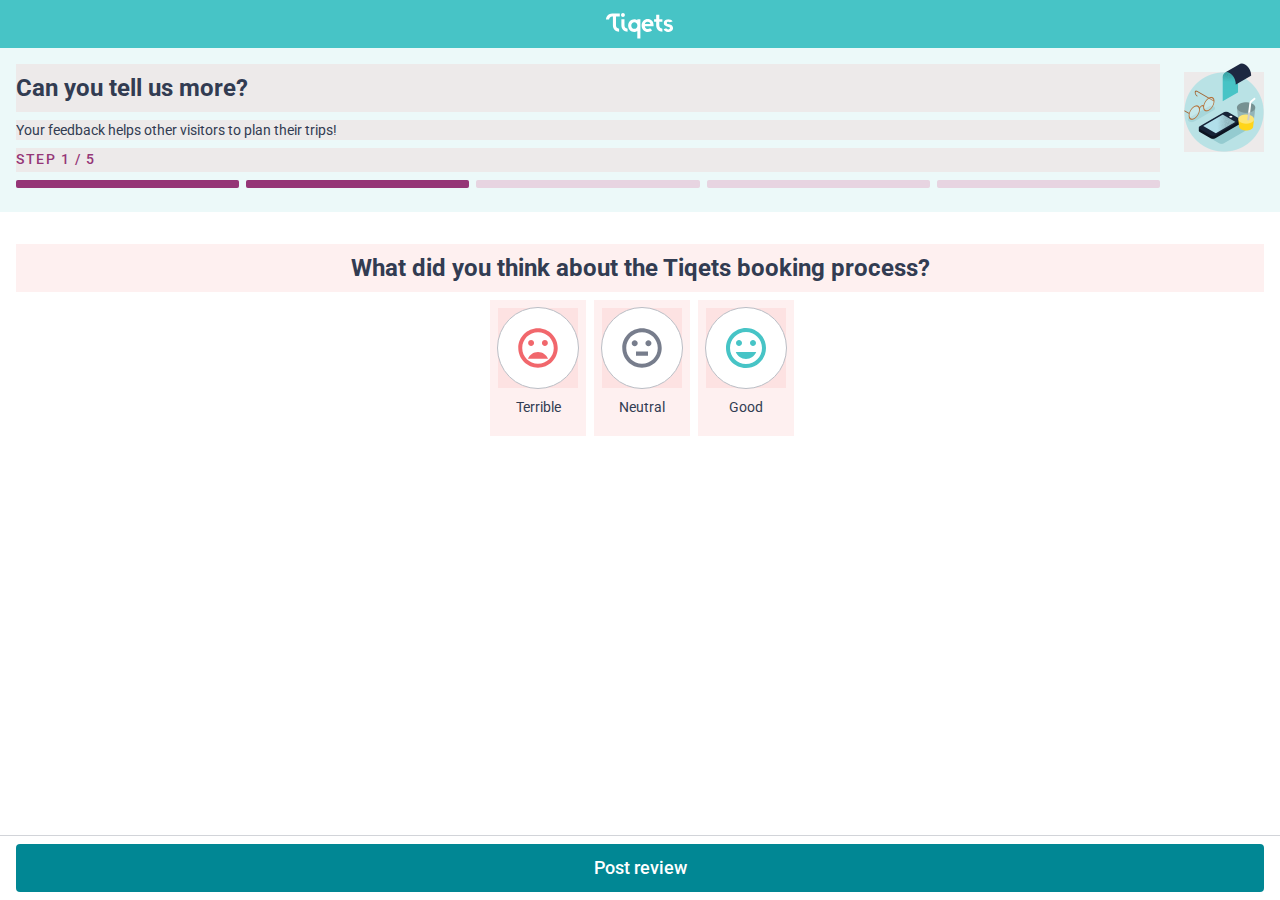
==== question.html @ 23d7a5a5 "Add files via upload" ====
<!DOCTYPE html>
<html lang="en">
<head>
	<meta charset="UTF-8">
	<!-- <meta name="viewport" content="width=1036"> -->
	<!-- <meta name="viewport" content="width=device-width, height=device-height, initial-scale=1.0, user-scalable=yes"> -->
	<meta name="viewport" content="width=device-width">
	<title>Review</title>
	<link rel="stylesheet" href="css/jquery.steps.css">
	<link rel="stylesheet" href="css/swiper.css">
	<link rel="stylesheet" href="css/bootstrap.css">
	<link rel="stylesheet" href="css/style.css">
	<link href="https://fonts.googleapis.com/css?family=Roboto:400,500,700&amp;subset=cyrillic" rel="stylesheet">
	<script src="javascript/jquery-3.1.0.min.js"></script>

</head>
<body>

<header>
	<img class="logo" src="images/logo.svg" alt="Tiqets">
</header>

<div class="intro intro-question">

	<div class="icon-image icon-right-top bg">
		<img src="images/illustration/003.png" />
	</div>



	<h1 class="bg">
		Can you tell us more?
	</h1>
	<div class="intro-question-description bg">
		Your feedback helps other visitors to plan their trips!
	</div>
	<div class="question-stepper">
		<div class="question-stepper-title bg">
			Step 1 / 5
		</div>
		<div class="question-stepper-steps">
				<div class="step-1 step-on"><div></div></div>
				<div class="step-2 step-on"><div></div></div>
				<div class="step-3"><div></div></div>
				<div class="step-4"><div></div></div>
				<div class="step-5"><div></div></div>
		</div>
	</div>


</div>


<div class="content content-question">
	<h1 class="bg">
		What did you think about the Tiqets booking process?
	</h1>

	<div class="question-answer">
		<div class="question-answer-item bg">
				<div class="icon-wrap bg">
					<div class="icon_bg"></div>
					<div class="icon icon-bad red"></div>		
				</div>
				<div class="title">Terrible</div>	
			</div>
		<div class="question-answer-item bg">
				<div class="icon-wrap bg">
					<div class="icon_bg"></div>
					<div class="icon icon-neutral grey"></div>		
				</div>
				<div class="title">Neutral</div>	
		</div>
		<div class="question-answer-item bg">
				<div class="icon-wrap bg">
					<div class="icon_bg"></div>
					<div class="icon icon-good green"></div>		
				</div>
				<div class="title">Good</div>	
		</div>

	</div>
	


	
	
</div>






<div class="bottom-sticky">
	<a href="#" class="button button-green">Post review</a>
</div>

<script>
	$('.quick-answer-slider-item').on('click', function() {
		$(this).toggleClass('checked');
	})
		
	$('.rating-star').on('click', function() {
		$('.rating-star').removeClass('star-on').removeClass('hover');
		$('.rating-stars-title').removeClass('hover');
		$('.rating-stars-title').text($(this).attr('data-title'));
		$(this).parent().attr('data-title', $(this).attr('data-title'));
		$(this).parent().attr('data-checked', $(this).index());
		for (var i = 0; i <= $(this).index(); i++) {
		   $('.rating-star').eq(i).addClass('star-on');
		}
	})	

	$('.rating-star').mouseover(function() {
		$('.rating-star').removeClass('star-on').addClass('hover');
		$('.rating-stars-title').addClass('hover');
		$('.rating-stars-title').text($(this).attr('data-title'));
		for (var i = 0; i <= $(this).index(); i++) {
		   $('.rating-star').eq(i).addClass('star-on');
		}
	})	
	
	$('.rating-star').mouseout(function() {
		$('.rating-star').removeClass('star-on').removeClass('hover');
		$('.rating-stars-title').removeClass('hover');
		$('.rating-stars-title').text($(this).parent().attr('data-title'));
		for (var i = 0; i <= $(this).parent().attr('data-checked'); i++) {
		   $('.rating-star').eq(i).addClass('star-on');
		}
	})	
	
	
	
	$('#review_textarea').keyup(function(){
		var text = '';
		var icon = '';
		var color = '';
		var progressBar = document.querySelector('.progress-bar');

		
		if ($(this).val().length == 0) {
			icon = '<div class="ic_error"></div>';
			text = "Recommended minimum 100 characters";
			$(this).parent().children('.textarea-progress').children('.textarea-progress-indicator').html(icon);
			$(this).parent().children('.textarea-progress').children('.textarea-progress-message').text(text);
		} else if ($(this).val().length < 100) {
			icon = '<div class="progress-bar"><svg viewPort="0 0 100 100"><circle class="progress-bar-element shadow"></circle><circle class="progress-bar-element progress"></circle></svg></div>';
			text = $(this).val().length + ' / 100 minimun';
			$(this).parent().children('.textarea-progress').children('.textarea-progress-indicator').html(icon);
			$(this).parent().children('.textarea-progress').children('.textarea-progress-message').text(text);
			progressBar = document.querySelector('.progress-bar');
			progressBar.style.setProperty('--percent', $(this).val().length);
		} else {
			icon = '<div class="ic_check_circle"></div>';
			text = "Good review! Enough...";
			$(this).parent().children('.textarea-progress').children('.textarea-progress-indicator').html(icon);
			$(this).parent().children('.textarea-progress').children('.textarea-progress-message').text(text);
		}
		
	})
	
	




	function hasTouch() {
	    return 'ontouchstart' in document.documentElement
	           || navigator.maxTouchPoints > 0
	           || navigator.msMaxTouchPoints > 0;
	}
	
	if (hasTouch()) { // remove all :hover stylesheets
	    try { // prevent exception on browsers not supporting DOM styleSheets properly
	        for (var si in document.styleSheets) {
	            var styleSheet = document.styleSheets[si];
	            if (!styleSheet.rules) continue;
	
	            for (var ri = styleSheet.rules.length - 1; ri >= 0; ri--) {
	                if (!styleSheet.rules[ri].selectorText) continue;
	
	                if (styleSheet.rules[ri].selectorText.match(':hover')) {
	                    styleSheet.deleteRule(ri);
	                }
	            }
	        }
	    } catch (ex) {}
	}

</script>


<script src="javascript/custom.js"></script>
</body>
</html>
---- css/style.css ----
html {
  min-width: 320px;
  background: #fff;
	max-height: 999999px !important;
}

body {
  font-family: 'Roboto', sans-serif;
  font-size: 14px;
  line-height: 20px;
  font-weight: 400;
  color: #323C52;
  margin: 0 auto; }

header {
	width: 100%;
	height: 48px;
	background: #47C4C6;
	_box-shadow: 0 2px 4px 0 rgba(0,0,0,0.20);
	display: flex;
    align-items: center;
    justify-content: center;
    position: relative;
    z-index: 100;
}

header .logo {
	margin: 4px 0 0;
}

input[type=text] {
  -webkit-appearance: none;
  -moz-appearance: none;
  appearance: none;
}

.ic_error {
	width: 24px;
	height: 24px;
    -webkit-mask-image: url('../images/ic/error.svg');
    mask-image: url('../images/ic/error.svg');
}
.ic_check_circle{
	width: 24px;
	height: 24px;
    -webkit-mask-image: url('../images/ic/check_circle.svg');
    mask-image: url('../images/ic/check_circle.svg');
}

.bg {
	background: rgba(241,103,108,0.1);
}

h1 {
	font-size: 24px;
	line-height: 32px;
	padding: 8px 0;
	margin: 0;
	font-weight: 700;
}

h2 {
	font-size: 18px;
	line-height: 24px;
	padding: 6px 0 2px;
	margin: 0;
	font-weight: 500;
	
}

#logo {
	width: 68px;
	margin: 14px auto;
}



.intro {
	background: #ECF9F9;
	padding: 16px;
	position: relative;
}
.intro-question {
	padding: 16px 120px 16px 16px;
}
.intro h1 {
	text-align: center;
	margin: 0 0 8px;
}
.intro-question h1 {
	text-align: left;
}
.intro-question-description {
	padding: -1px 0 3px;
}

.rating-stars {
	
}
.rating-stars-wrap {
	width: 160px;
	height: 32px;
	margin: 0 auto;
	padding: 0;
	display: flex;
    justify-content: space-between;
}
.rating-star {
	width: 32px;
	height: 32px;
	margin: 0;
	padding: 0;
	cursor: pointer;
    background-color: #018794;
    -webkit-mask-image: url('../images/ic/star_off.svg');
    mask-image: url('../images/ic/star_on.star_off');
    transition: all 0.2s;
}
.rating-star.star-on {
    -webkit-mask-image: url('../images/ic/star_on.svg');
    mask-image: url('../images/ic/star_on.svg');
}
.rating-star.hover {
    background-color: #47C4C6;
}
.rating-stars-title {
	font-weight: 500;
	font-size: 14px;
	color: #018794;
	text-align: center;
	line-height: 16px;
	margin: 8px 0 0;
	padding: 5px 0 3px;
    transition: all 0.2s;
}
.rating-stars-title.hover {
	color: #47C4C6;
}

.content {
	margin: 0;
	padding: 16px 16px 80px;
}



.quick-answer h2 {
	text-align: center;
}
.quick-answer-slider {
	height: 144px;
	margin: 0 -16px;
	padding: 0 16px;
	overflow-x: scroll;
}
.quick-answer-slider-inner {
	display: flex;
	justify-content: space-between;
}
.quick-answer-slider-item {
	width: 96px;
	height: 136px;
	margin: 8px 8px 0 0;
	padding: 0;
	position: relative;
	cursor: pointer;
}
.quick-answer-slider-item:last-child {
	padding-right: 16px;
}
.quick-answer-slider-item .image {
	width: 80px;
	height: 80px;
	position: relative;
	margin: 8px 8px 0;
}
.quick-answer-slider-item .image img {
	width: 104px;
	height: 104px;
	position: absolute;
	z-index: 1;
	top: 50%;
	left: 50%;
	transform: translate(-50%, -50%);
    transition: all 0.2s;
}
.quick-answer-slider-item .check-circle {
	position: absolute;
	z-index: 0;
	top: 50%;
	left: 50%;
	width: 78px;
	height: 78px;
	border-radius: 50%;
	background: #47C4C6;
	transform: translate(-50%, -50%);
    transition: all 0.2s;
}
.quick-answer-slider-item.checked .check-circle {
	width: 92px;
	height: 92px;
	background: #018794;
}
.quick-answer-slider-item:hover .check-circle {
	width: 92px;
	height: 92px;
}
.quick-answer-slider-item:active .check-circle {
	width: 98px;
	height: 98px;
}
.quick-answer-slider-item:hover img {
	width: 112px;
	height: 112px;	
}
.quick-answer-slider-item.checked img {
	width: 112px;
	height: 112px;
}
.quick-answer-slider-item:active img {
	width: 118px;
	height: 118px;
}

.quick-answer-slider-item .check-wrap {
	position: absolute;
	top: 60px;
	left: 59px;
	width: 32px;
	height: 32px;
	background-color: #018794;
    z-index: 2;
    border-radius: 50%;
    opacity: 0;
    transition: all 0.2s;
}
.quick-answer-slider-item.checked .check-wrap {
	top: 55px;
	opacity: 1;
}

.quick-answer-slider-item.checked .check {
	width: 32px;
	height: 32px;
	background-color: #fff;
    -webkit-mask-image: url('../images/ic/check.svg');
    mask-image: url('../images/ic/check.svg');
}

.quick-answer-slider-item .title {
	margin: 11px 0 0;
	font-size: 14px;
	line-height: 16px;
	text-align: center;
}
.quick-answer-slider-item:hover .title {
	color: #018794;
}




.review {
	margin: 16px 0 0;
	padding: 0;
}
.review h2 {
	text-align: center;
	margin-bottom: 8px;
}
.review h2 span.optional {
	font-weight: normal;
	color: #989DA8;	
}

.review textarea {
	display: block;
	width: 100%;
	height: 104px;
	border: 1px solid #BABEC5;
	border-radius: 4px 4px 0 0;
	padding: 16px;
    margin: 0;
    box-sizing: border-box;
    resize: none;
	font-size: 16px;
	line-height: 24px;
	box-shadow: none;
	outline: none;    
    -webkit-appearance: none;
    -moz-appearance: none;
}
.review textarea:focus {
	outline: none;
	border: 2px solid #47C4C6;
	padding: 15px;
}
.review .textarea-progress {
    box-sizing: border-box;
	padding: 12px 8px 11px;
	margin: 0;
	font-size: 14px;
	line-height: 16px;
	border: 1px solid #BABEC5;
	border-width: 0 1px 1px;
	border-radius: 0 0 4px 4px;
	background: #F5F6F8;
	position: relative;
}
.review .textarea-progress-indicator {
	position: absolute;
	top: 12px;
	left: 12px;
	width: 24px;
	height: 24px;
	display: block;
	float: left;
}
.review .textarea-progress-indicator .ic_error {
	background: #989DA8;
}
.review .textarea-progress-indicator .ic_check_circle {
	background: #018794;
}

.review .textarea-progress-message {
	display: block;
	padding: 4px 0 4px 32px;
}



.progress-bar {
    --size: 24px;
    --radius: 8;
    --percent: 0;
    --width: 3px;

    --bar-color: #018794;
    --inactive-color: #D2D4D9;

    height: var(--size);
    width: var(--size);
    border-radius: 50%;
    margin: auto;
    margin-bottom: 30px;
}

.progress-bar svg {
    width: 100%;
    height: 100%;
    transform: rotate(-90deg);
}
.progress-bar .shadow {
    stroke: var(--inactive-color);
}

.progress-bar .progress-bar-element {
    stroke-dashoffset: 0;
    transition: stroke-dashoffset 0.5s, stroke .5s;
    stroke-width: var(--width);
    cx: 50%;
    cy: 50%;
    r: var(--radius);
    fill: transparent;
    stroke-dashoffset: 0;
}

.progress-bar .progress {
    stroke: var(--bar-color);
    stroke-dashoffset: calc(((100 - var(--percent)) / 100) * 3.14 * 2 * var(--radius));
    stroke-dasharray: calc(3.14 * 2 * var(--radius));
}






.bottom-sticky {
	position: fixed;
	left: 0;
	right: 0;
	bottom: 0;
	margin: 0;
	padding: 8px 16px;
	background: #fff;
	border-top: 1px solid #D2D4D9;
	z-index: 100;
}
.button {
	display: block;
	border-radius: 4px;
	font-weight: 500;
	font-size: 18px;
	text-align: center;
	line-height: 18px;
	padding: 15px 32px;
	margin: 0;
	text-decoration: none;
	-webkit-transition: all 0.5s; /* Safari */
    transition: all 0.5s;

}
.button.button-green {
	background: #018794;
	color: #FFFFFF;
}
.button.button-green:hover {
	background: #006973;
}






.icon-image {
	width: 80px;
	height: 80px;
	position: relative;
	margin: 8px 8px 0;
}
.icon-right-top {
	position: absolute;
	top: 16px;
	right: 8px;
}
.icon-image img {
	width: 104px;
	height: 104px;
	position: absolute;
	z-index: 1;
	top: 50%;
	left: 50%;
	transform: translate(-50%, -50%);
    transition: all 0.2s;
}


.question-stepper {

}
.question-stepper-title {
	margin: 8px 0;
	padding: 3px 0 5px;
	font-size: 14px;
	color: #953677;
	letter-spacing: 1.5px;
	line-height: 16px;
	font-weight: 500;
	text-transform: uppercase;
}
.question-stepper-steps {
	width: 100%;
	margin: 0 0 8px;
	display: flex;
    justify-content: space-between;
}
.question-stepper-steps > div {
	width: 19.5%;
	height: 8px;
	background: #E7D4E1;
	border-radius: 2px;
}
.question-stepper-steps > div > div {
	height: 8px;
	background: #953677;
	width: 0;
	border-radius: 2px;
    transition: all 0.2s;
}
.question-stepper-steps > div.step-on > div {
	width: 100%;
}

.content-question {
	padding: 32px 16px;
}
.content-question h1 {
	text-align: center;
}






.question-answer {
	width: 300px;
	margin: 0 auto;
	display: flex;
	justify-content: space-between;
}
.question-answer-item {
	width: 96px;
	height: 136px;
	margin: 8px 8px 0 0;
	padding: 0;
	position: relative;
	cursor: pointer;
}
.question-answer-item .icon-wrap {
	width: 80px;
    height: 80px;
    position: relative;
    margin: 8px 8px 0;
}
.question-answer-item .icon_bg {
	width: 80px;
	height: 80px;
	position: absolute;
	left: 50%;
	top: 50%;
	transform: translate(-50%, -50%);
	background: #FFFFFF;
	border: 1px solid #BABEC5;
	border-radius: 50%;
    transition: all 0.2s;
}
.question-answer-item:hover .icon_bg {
	width: 92px;
	height: 92px;
}
.question-answer-item .icon {
	width: 48px;
	height: 48px;
	position: absolute;
	left: 50%;
	top: 50%;
	transform: translate(-50%, -50%);
}
.question-answer-item .icon.grey {
	background-color: #777D8C;
}
.question-answer-item .icon.red {
	background-color: #F1676C;
}
.question-answer-item .icon.green {
	background-color: #47C4C6;
}
.question-answer-item .icon.icon-bad {
    -webkit-mask-image: url('../images/ic/smile_bad.svg');
    mask-image: url('../images/ic/smile_bad.svg');
}
.question-answer-item .icon.icon-neutral {
    -webkit-mask-image: url('../images/ic/smile_neutral.svg');
    mask-image: url('../images/ic/smile_neutral.svg');
}
.question-answer-item .icon.icon-good {
    -webkit-mask-image: url('../images/ic/smile_good.svg');
    mask-image: url('../images/ic/smile_good.svg');
}
.question-answer-item .title {
	margin: 11px 0 0;
	font-size: 14px;
	line-height: 16px;
	text-align: center;
}
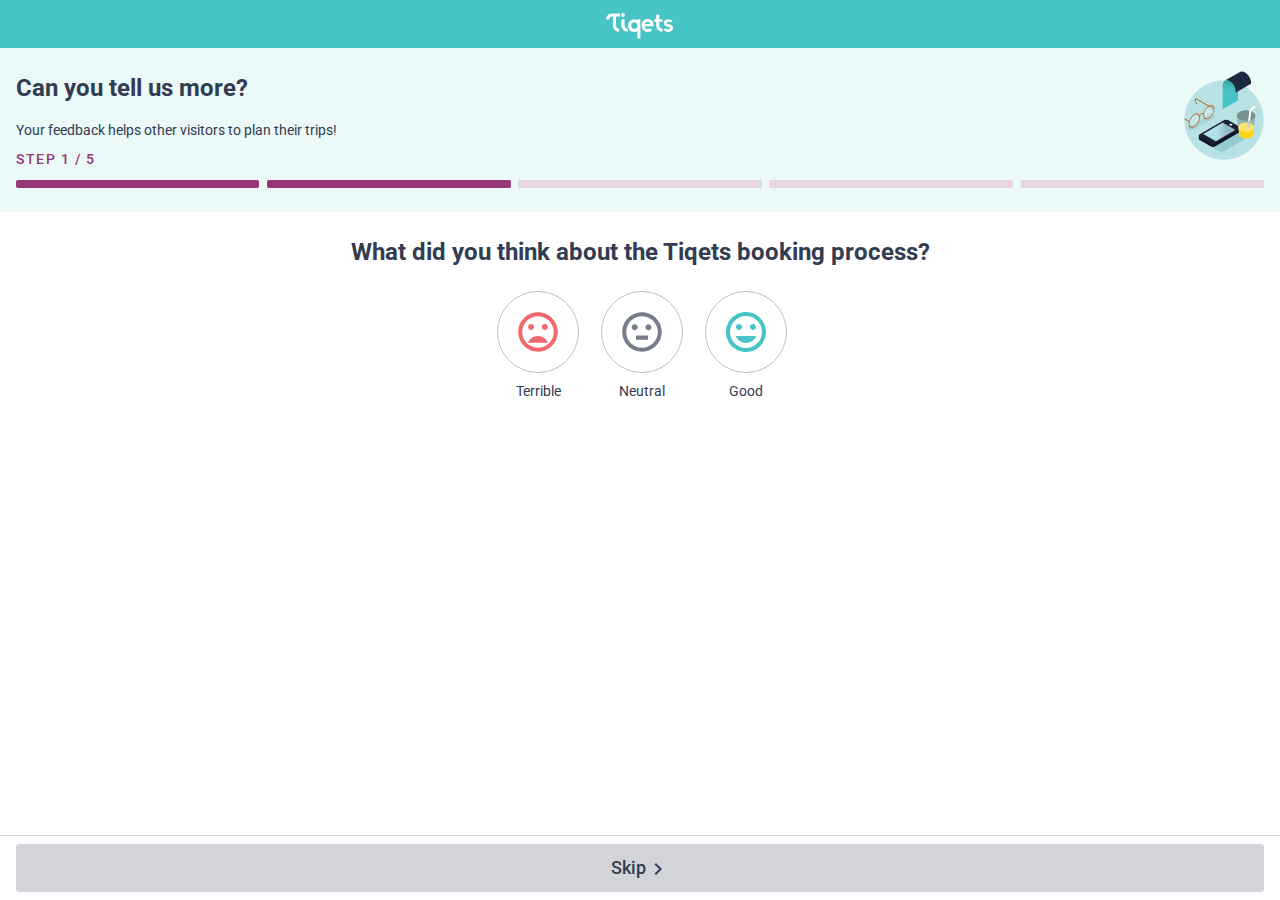
==== commit e3830a28: "Second page" ====
--- a/question.html
+++ b/question.html
@@ -51,40 +51,33 @@
 </div>
 
 
-<div class="content content-question">
-	<h1 class="bg">
+<div class="content">
+	<h1 class="align-center bg">
 		What did you think about the Tiqets booking process?
 	</h1>
-
-	<div class="question-answer">
-		<div class="question-answer-item bg">
-				<div class="icon-wrap bg">
-					<div class="icon_bg"></div>
-					<div class="icon icon-bad red"></div>		
-				</div>
-				<div class="title">Terrible</div>	
+	<div class="question-type-icons">
+		<div class="question-type-icons-item red bg">
+			<div class="icon-wrap bg">
+				<div class="icon_bg"></div>
+				<div class="icon icon-bad"></div>		
 			</div>
-		<div class="question-answer-item bg">
-				<div class="icon-wrap bg">
-					<div class="icon_bg"></div>
-					<div class="icon icon-neutral grey"></div>		
-				</div>
-				<div class="title">Neutral</div>	
+			<div class="title">Terrible</div>	
 		</div>
-		<div class="question-answer-item bg">
-				<div class="icon-wrap bg">
-					<div class="icon_bg"></div>
-					<div class="icon icon-good green"></div>		
-				</div>
-				<div class="title">Good</div>	
+		<div class="question-type-icons-item grey bg">
+			<div class="icon-wrap bg">
+				<div class="icon_bg"></div>
+				<div class="icon icon-neutral"></div>		
+			</div>
+			<div class="title">Neutral</div>	
 		</div>
-
-	</div>
-	
-
-
-	
-	
+		<div class="question-type-icons-item green bg">
+			<div class="icon-wrap bg">
+				<div class="icon_bg"></div>
+				<div class="icon icon-good"></div>		
+			</div>
+			<div class="title">Good</div>	
+		</div>
+	</div>	
 </div>
 
 
@@ -93,7 +86,7 @@
 
 
 <div class="bottom-sticky">
-	<a href="#" class="button button-green">Post review</a>
+	<a href="#" class="button button-grey">Skip<span class="button-icon chevron_right"></span></a>
 </div>
 
 <script>
@@ -130,6 +123,11 @@
 		}
 	})	
 	
+	
+	$('.question-type-icons-item').on('click', function() {
+		$(this).parent().children('.question-type-icons-item').removeClass('active');
+		$(this).addClass('active');
+	})
 	
 	
 	$('#review_textarea').keyup(function(){
--- a/css/style.css
+++ b/css/style.css
@@ -48,22 +48,26 @@
 }
 
 .bg {
-	background: rgba(241,103,108,0.1);
-}
-
+	background: rgba(241,103,108,0.0);
+}
+
+.align-center {
+	text-align: center;
+}
 h1 {
 	font-size: 24px;
 	line-height: 32px;
 	padding: 8px 0;
 	margin: 0;
 	font-weight: 700;
+	margin: 0 0 8px;
 }
 
 h2 {
 	font-size: 18px;
 	line-height: 24px;
 	padding: 6px 0 2px;
-	margin: 0;
+	margin: 0 0 8px;
 	font-weight: 500;
 	
 }
@@ -81,14 +85,6 @@
 	position: relative;
 }
 .intro-question {
-	padding: 16px 120px 16px 16px;
-}
-.intro h1 {
-	text-align: center;
-	margin: 0 0 8px;
-}
-.intro-question h1 {
-	text-align: left;
 }
 .intro-question-description {
 	padding: -1px 0 3px;
@@ -144,11 +140,7 @@
 
 
 
-.quick-answer h2 {
-	text-align: center;
-}
 .quick-answer-slider {
-	height: 144px;
 	margin: 0 -16px;
 	padding: 0 16px;
 	overflow-x: scroll;
@@ -263,10 +255,6 @@
 .review {
 	margin: 16px 0 0;
 	padding: 0;
-}
-.review h2 {
-	text-align: center;
-	margin-bottom: 8px;
 }
 .review h2 span.optional {
 	font-weight: normal;
@@ -406,10 +394,35 @@
 	background: #018794;
 	color: #FFFFFF;
 }
+.button.button-green .button-icon {
+	background: #FFFFFF;
+}
 .button.button-green:hover {
 	background: #006973;
 }
 
+.button.button-grey {
+	background: #D2D4D9;
+	color: #323C52;
+}
+.button.button-grey .button-icon {
+	background: #323C52;
+}
+.button.button-grey:hover {
+	background: #BFC3CC;
+}
+
+.button .button-icon {
+	display: inline-block;
+	vertical-align: middle;
+	width: 24px;
+	height: 24px;
+	margin: -4px 0;
+}
+.button .button-icon.chevron_right {
+    -webkit-mask-image: url('../images/ic/chevron_right.svg');
+    mask-image: url('../images/ic/chevron_right.svg');
+}	
 
 
 
@@ -422,9 +435,8 @@
 	margin: 8px 8px 0;
 }
 .icon-right-top {
-	position: absolute;
-	top: 16px;
-	right: 8px;
+	float: right;
+	margin: 16px 0 16px 16px;
 }
 .icon-image img {
 	width: 104px;
@@ -474,39 +486,36 @@
 	width: 100%;
 }
 
-.content-question {
-	padding: 32px 16px;
-}
-.content-question h1 {
-	text-align: center;
-}
-
-
-
-
-
-
-.question-answer {
+
+
+
+
+
+
+.question-type-icons {
 	width: 300px;
 	margin: 0 auto;
 	display: flex;
 	justify-content: space-between;
 }
-.question-answer-item {
+.question-type-icons-item {
 	width: 96px;
 	height: 136px;
-	margin: 8px 8px 0 0;
+	margin: 0 8px 0 0;
 	padding: 0;
 	position: relative;
 	cursor: pointer;
 }
-.question-answer-item .icon-wrap {
+.question-type-icons-item:last-child { 
+	margin: 0;
+}
+.question-type-icons-item .icon-wrap {
 	width: 80px;
     height: 80px;
     position: relative;
     margin: 8px 8px 0;
 }
-.question-answer-item .icon_bg {
+.question-type-icons-item .icon_bg {
 	width: 80px;
 	height: 80px;
 	position: absolute;
@@ -518,42 +527,83 @@
 	border-radius: 50%;
     transition: all 0.2s;
 }
-.question-answer-item:hover .icon_bg {
-	width: 92px;
-	height: 92px;
-}
-.question-answer-item .icon {
+.question-type-icons-item:hover .icon_bg {
+	width: 88px;
+	height: 88px;
+}
+.question-type-icons-item .icon {
 	width: 48px;
 	height: 48px;
 	position: absolute;
 	left: 50%;
 	top: 50%;
 	transform: translate(-50%, -50%);
-}
-.question-answer-item .icon.grey {
+    transition: all 0.2s;
+}
+
+
+.question-type-icons-item.grey .icon {
 	background-color: #777D8C;
 }
-.question-answer-item .icon.red {
+.question-type-icons-item.grey.active .icon_bg {
+	background: #777D8C;
+	border: 1px solid #777D8C;
+	width: 88px;
+	height: 88px;
+}
+.question-type-icons-item.grey.active .icon {
+	background-color: #fff;
+}
+
+
+.question-type-icons-item.red .icon {
 	background-color: #F1676C;
 }
-.question-answer-item .icon.green {
+.question-type-icons-item.red.active .icon_bg {
+	background: #F1676C;
+	border: 1px solid #F1676C;
+	width: 88px;
+	height: 88px;
+}
+.question-type-icons-item.red.active .icon {
+	background-color: #fff;
+}
+
+
+.question-type-icons-item.green .icon {
 	background-color: #47C4C6;
 }
-.question-answer-item .icon.icon-bad {
+.question-type-icons-item.green.active .icon_bg {
+	background: #47C4C6;
+	border: 1px solid #47C4C6;
+	width: 88px;
+	height: 88px;
+}
+.question-type-icons-item.green.active .icon {
+	background-color: #fff;
+}
+
+
+.question-type-icons-item .icon.icon-bad {
     -webkit-mask-image: url('../images/ic/smile_bad.svg');
     mask-image: url('../images/ic/smile_bad.svg');
 }
-.question-answer-item .icon.icon-neutral {
+.question-type-icons-item .icon.icon-neutral {
     -webkit-mask-image: url('../images/ic/smile_neutral.svg');
     mask-image: url('../images/ic/smile_neutral.svg');
 }
-.question-answer-item .icon.icon-good {
+.question-type-icons-item .icon.icon-good {
     -webkit-mask-image: url('../images/ic/smile_good.svg');
     mask-image: url('../images/ic/smile_good.svg');
 }
-.question-answer-item .title {
+.question-type-icons-item .title {
 	margin: 11px 0 0;
 	font-size: 14px;
 	line-height: 16px;
 	text-align: center;
-}+}
+
+
+
+
+
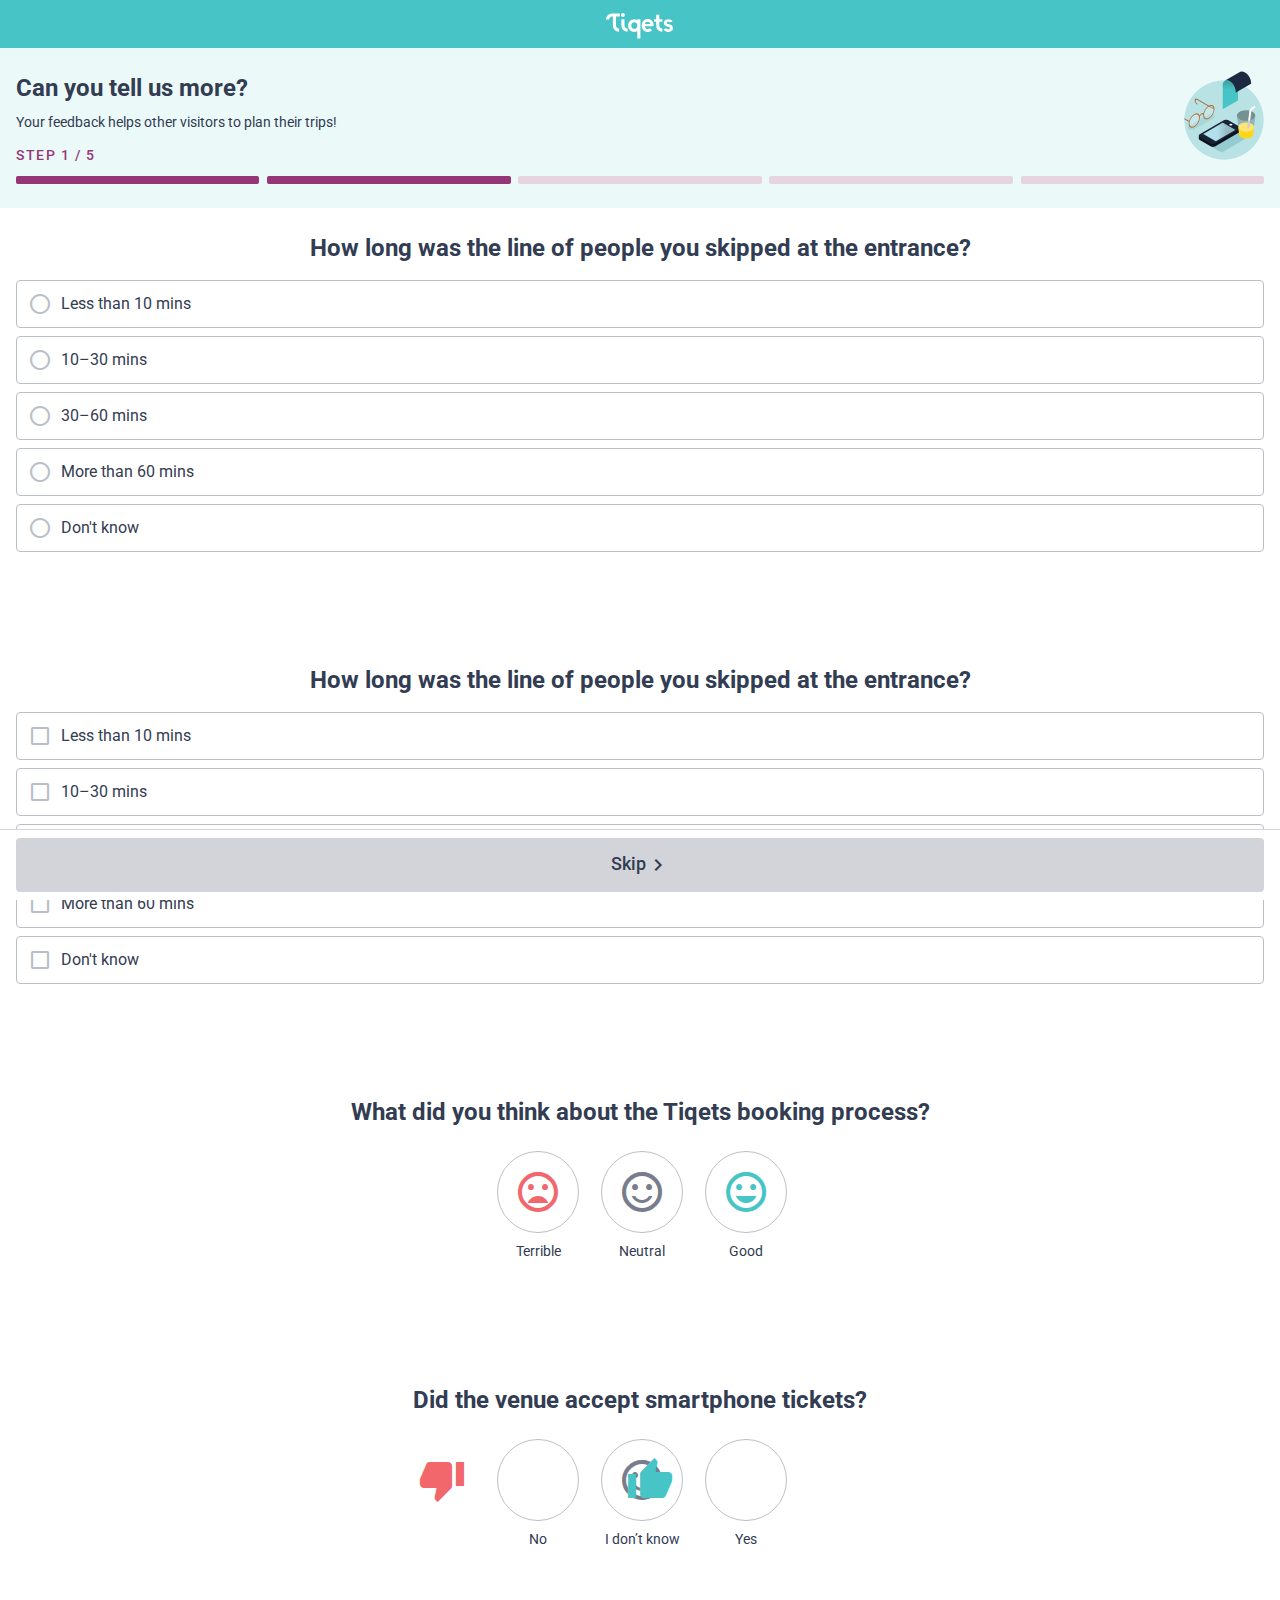
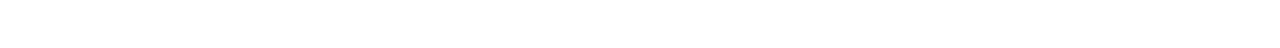
==== commit f4d2258b: "Material icons from Google, add questions types" ====
--- a/question.html
+++ b/question.html
@@ -11,6 +11,8 @@
 	<link rel="stylesheet" href="css/bootstrap.css">
 	<link rel="stylesheet" href="css/style.css">
 	<link href="https://fonts.googleapis.com/css?family=Roboto:400,500,700&amp;subset=cyrillic" rel="stylesheet">
+	<link href="https://fonts.googleapis.com/icon?family=Material+Icons"
+      rel="stylesheet">
 	<script src="javascript/jquery-3.1.0.min.js"></script>
 
 </head>
@@ -51,6 +53,75 @@
 </div>
 
 
+
+<div class="content">
+	<h1 class="align-center bg">
+		How long was the line of people you skipped at the entrance? 
+	</h1>
+	<div class="question-type-options">
+			<div class="question-type-options-item">
+				<i class="material-icons md-24 checked">radio_button_checked</i>	
+				<i class="material-icons md-24 blank">radio_button_unchecked</i>		
+				<div class="title">Less than 10 mins</div>	
+			</div>
+			<div class="question-type-options-item">
+				<i class="material-icons md-24 checked">radio_button_checked</i>	
+				<i class="material-icons md-24 blank">radio_button_unchecked</i>		
+				<div class="title">10–30 mins</div>	
+			</div>
+			<div class="question-type-options-item">
+				<i class="material-icons md-24 checked">radio_button_checked</i>	
+				<i class="material-icons md-24 blank">radio_button_unchecked</i>		
+				<div class="title">30–60 mins</div>	
+			</div>
+			<div class="question-type-options-item">
+				<i class="material-icons md-24 checked">radio_button_checked</i>	
+				<i class="material-icons md-24 blank">radio_button_unchecked</i>		
+				<div class="title">More than 60 mins</div>	
+			</div>
+			<div class="question-type-options-item">
+				<i class="material-icons md-24 checked">radio_button_checked</i>	
+				<i class="material-icons md-24 blank">radio_button_unchecked</i>		
+				<div class="title">Don't know</div>	
+			</div>
+	</div>	
+</div>
+	
+	
+<div class="content">
+	<h1 class="align-center bg">
+		How long was the line of people you skipped at the entrance? 
+	</h1>
+	<div class="question-type-options multiple">
+			<div class="question-type-options-item">
+				<i class="material-icons md-24 checked">check_box</i>	
+				<i class="material-icons md-24 blank">check_box_outline_blank</i>		
+				<div class="title">Less than 10 mins</div>	
+			</div>
+			<div class="question-type-options-item">
+				<i class="material-icons md-24 checked">check_box</i>	
+				<i class="material-icons md-24 blank">check_box_outline_blank</i>		
+				<div class="title">10–30 mins</div>	
+			</div>
+			<div class="question-type-options-item">
+				<i class="material-icons md-24 checked">check_box</i>	
+				<i class="material-icons md-24 blank">check_box_outline_blank</i>		
+				<div class="title">30–60 mins</div>	
+			</div>
+			<div class="question-type-options-item">
+				<i class="material-icons md-24 checked">check_box</i>	
+				<i class="material-icons md-24 blank">check_box_outline_blank</i>		
+				<div class="title">More than 60 mins</div>	
+			</div>
+			<div class="question-type-options-item">
+				<i class="material-icons md-24 checked">check_box</i>	
+				<i class="material-icons md-24 blank">check_box_outline_blank</i>		
+				<div class="title">Don't know</div>	
+			</div>
+	</div>	
+</div>
+		
+		
 <div class="content">
 	<h1 class="align-center bg">
 		What did you think about the Tiqets booking process?
@@ -59,23 +130,53 @@
 		<div class="question-type-icons-item red bg">
 			<div class="icon-wrap bg">
 				<div class="icon_bg"></div>
-				<div class="icon icon-bad"></div>		
+				<i class="material-icons md-48 md-red">mood_bad</i>		
 			</div>
 			<div class="title">Terrible</div>	
 		</div>
 		<div class="question-type-icons-item grey bg">
 			<div class="icon-wrap bg">
 				<div class="icon_bg"></div>
-				<div class="icon icon-neutral"></div>		
+				<i class="material-icons md-48 md-grey">sentiment_satisfied</i>		
 			</div>
 			<div class="title">Neutral</div>	
 		</div>
 		<div class="question-type-icons-item green bg">
 			<div class="icon-wrap bg">
 				<div class="icon_bg"></div>
-				<div class="icon icon-good"></div>		
+				<i class="material-icons md-48 md-green">mood</i>			
 			</div>
 			<div class="title">Good</div>	
+		</div>
+	</div>	
+</div>
+
+
+<div class="content">
+	<h1 class="align-center bg">
+		Did the venue accept smartphone tickets?
+	</h1>
+	<div class="question-type-icons">
+		<div class="question-type-icons-item red bg">
+			<div class="icon-wrap bg">
+				<div class="icon_bg"></div>
+				<i class="material-icons md-48 md-red">thumb_down_alt</i>		
+			</div>
+			<div class="title">No</div>	
+		</div>
+		<div class="question-type-icons-item grey bg">
+			<div class="icon-wrap bg">
+				<div class="icon_bg"></div>
+				<i class="material-icons md-48 md-grey">sentiment_satisfied</i>		
+			</div>
+			<div class="title">I don’t know</div>	
+		</div>
+		<div class="question-type-icons-item green bg">
+			<div class="icon-wrap bg">
+				<div class="icon_bg"></div>
+				<i class="material-icons md-48 md-green">thumb_up_alt</i>			
+			</div>
+			<div class="title">Yes</div>	
 		</div>
 	</div>	
 </div>
@@ -86,107 +187,11 @@
 
 
 <div class="bottom-sticky">
-	<a href="#" class="button button-grey">Skip<span class="button-icon chevron_right"></span></a>
+	<a href="#" class="button button-grey"><span class="text">Skip</span><i class="material-icons md-24">chevron_right
+		</i></a>
 </div>
 
-<script>
-	$('.quick-answer-slider-item').on('click', function() {
-		$(this).toggleClass('checked');
-	})
-		
-	$('.rating-star').on('click', function() {
-		$('.rating-star').removeClass('star-on').removeClass('hover');
-		$('.rating-stars-title').removeClass('hover');
-		$('.rating-stars-title').text($(this).attr('data-title'));
-		$(this).parent().attr('data-title', $(this).attr('data-title'));
-		$(this).parent().attr('data-checked', $(this).index());
-		for (var i = 0; i <= $(this).index(); i++) {
-		   $('.rating-star').eq(i).addClass('star-on');
-		}
-	})	
 
-	$('.rating-star').mouseover(function() {
-		$('.rating-star').removeClass('star-on').addClass('hover');
-		$('.rating-stars-title').addClass('hover');
-		$('.rating-stars-title').text($(this).attr('data-title'));
-		for (var i = 0; i <= $(this).index(); i++) {
-		   $('.rating-star').eq(i).addClass('star-on');
-		}
-	})	
-	
-	$('.rating-star').mouseout(function() {
-		$('.rating-star').removeClass('star-on').removeClass('hover');
-		$('.rating-stars-title').removeClass('hover');
-		$('.rating-stars-title').text($(this).parent().attr('data-title'));
-		for (var i = 0; i <= $(this).parent().attr('data-checked'); i++) {
-		   $('.rating-star').eq(i).addClass('star-on');
-		}
-	})	
-	
-	
-	$('.question-type-icons-item').on('click', function() {
-		$(this).parent().children('.question-type-icons-item').removeClass('active');
-		$(this).addClass('active');
-	})
-	
-	
-	$('#review_textarea').keyup(function(){
-		var text = '';
-		var icon = '';
-		var color = '';
-		var progressBar = document.querySelector('.progress-bar');
-
-		
-		if ($(this).val().length == 0) {
-			icon = '<div class="ic_error"></div>';
-			text = "Recommended minimum 100 characters";
-			$(this).parent().children('.textarea-progress').children('.textarea-progress-indicator').html(icon);
-			$(this).parent().children('.textarea-progress').children('.textarea-progress-message').text(text);
-		} else if ($(this).val().length < 100) {
-			icon = '<div class="progress-bar"><svg viewPort="0 0 100 100"><circle class="progress-bar-element shadow"></circle><circle class="progress-bar-element progress"></circle></svg></div>';
-			text = $(this).val().length + ' / 100 minimun';
-			$(this).parent().children('.textarea-progress').children('.textarea-progress-indicator').html(icon);
-			$(this).parent().children('.textarea-progress').children('.textarea-progress-message').text(text);
-			progressBar = document.querySelector('.progress-bar');
-			progressBar.style.setProperty('--percent', $(this).val().length);
-		} else {
-			icon = '<div class="ic_check_circle"></div>';
-			text = "Good review! Enough...";
-			$(this).parent().children('.textarea-progress').children('.textarea-progress-indicator').html(icon);
-			$(this).parent().children('.textarea-progress').children('.textarea-progress-message').text(text);
-		}
-		
-	})
-	
-	
-
-
-
-
-	function hasTouch() {
-	    return 'ontouchstart' in document.documentElement
-	           || navigator.maxTouchPoints > 0
-	           || navigator.msMaxTouchPoints > 0;
-	}
-	
-	if (hasTouch()) { // remove all :hover stylesheets
-	    try { // prevent exception on browsers not supporting DOM styleSheets properly
-	        for (var si in document.styleSheets) {
-	            var styleSheet = document.styleSheets[si];
-	            if (!styleSheet.rules) continue;
-	
-	            for (var ri = styleSheet.rules.length - 1; ri >= 0; ri--) {
-	                if (!styleSheet.rules[ri].selectorText) continue;
-	
-	                if (styleSheet.rules[ri].selectorText.match(':hover')) {
-	                    styleSheet.deleteRule(ri);
-	                }
-	            }
-	        }
-	    } catch (ex) {}
-	}
-
-</script>
 
 
 <script src="javascript/custom.js"></script>
--- a/css/style.css
+++ b/css/style.css
@@ -24,6 +24,18 @@
     z-index: 100;
 }
 
+/* Rules for sizing the icon */
+.material-icons.md-18 { font-size: 18px; }
+.material-icons.md-24 { font-size: 24px; }
+.material-icons.md-36 { font-size: 36px; }
+.material-icons.md-48 { font-size: 48px; }
+
+/* Colors */
+.material-icons.md-grey 	{ color: rgba(119, 125, 140, 1.0); }
+.material-icons.md-red 		{ color: rgba(241, 103, 108, 1.0); }
+.material-icons.md-green 	{ color: rgba(71, 196, 198, 1.0); }
+
+
 header .logo {
 	margin: 4px 0 0;
 }
@@ -87,7 +99,8 @@
 .intro-question {
 }
 .intro-question-description {
-	padding: -1px 0 3px;
+	padding: 0 0 4px;
+	margin-top: -8px;
 }
 
 .rating-stars {
@@ -217,7 +230,7 @@
 .quick-answer-slider-item .check-wrap {
 	position: absolute;
 	top: 60px;
-	left: 59px;
+	left: 56px;
 	width: 32px;
 	height: 32px;
 	background-color: #018794;
@@ -231,12 +244,9 @@
 	opacity: 1;
 }
 
-.quick-answer-slider-item.checked .check {
-	width: 32px;
-	height: 32px;
-	background-color: #fff;
-    -webkit-mask-image: url('../images/ic/check.svg');
-    mask-image: url('../images/ic/check.svg');
+.quick-answer-slider-item .material-icons {
+	color: #fff;
+	padding: 4px;
 }
 
 .quick-answer-slider-item .title {
@@ -280,8 +290,8 @@
 }
 .review textarea:focus {
 	outline: none;
-	border: 2px solid #47C4C6;
-	padding: 15px;
+	border: 1px solid #018794;
+	padding: 16px;
 }
 .review .textarea-progress {
     box-sizing: border-box;
@@ -303,6 +313,7 @@
 	height: 24px;
 	display: block;
 	float: left;
+	color: #018794;
 }
 .review .textarea-progress-indicator .ic_error {
 	background: #989DA8;
@@ -412,16 +423,9 @@
 	background: #BFC3CC;
 }
 
-.button .button-icon {
-	display: inline-block;
+.button .material-icons {
 	vertical-align: middle;
-	width: 24px;
-	height: 24px;
-	margin: -4px 0;
-}
-.button .button-icon.chevron_right {
-    -webkit-mask-image: url('../images/ic/chevron_right.svg');
-    mask-image: url('../images/ic/chevron_right.svg');
+    transition: all 0.5s;
 }	
 
 
@@ -531,19 +535,15 @@
 	width: 88px;
 	height: 88px;
 }
-.question-type-icons-item .icon {
-	width: 48px;
-	height: 48px;
+.question-type-icons-item .material-icons {
 	position: absolute;
 	left: 50%;
 	top: 50%;
 	transform: translate(-50%, -50%);
     transition: all 0.2s;
 }
-
-
-.question-type-icons-item.grey .icon {
-	background-color: #777D8C;
+.question-type-icons-item.active .material-icons {
+	color: #fff;
 }
 .question-type-icons-item.grey.active .icon_bg {
 	background: #777D8C;
@@ -551,51 +551,18 @@
 	width: 88px;
 	height: 88px;
 }
-.question-type-icons-item.grey.active .icon {
-	background-color: #fff;
-}
-
-
-.question-type-icons-item.red .icon {
-	background-color: #F1676C;
-}
 .question-type-icons-item.red.active .icon_bg {
 	background: #F1676C;
 	border: 1px solid #F1676C;
 	width: 88px;
 	height: 88px;
 }
-.question-type-icons-item.red.active .icon {
-	background-color: #fff;
-}
-
-
-.question-type-icons-item.green .icon {
-	background-color: #47C4C6;
-}
 .question-type-icons-item.green.active .icon_bg {
 	background: #47C4C6;
 	border: 1px solid #47C4C6;
 	width: 88px;
 	height: 88px;
 }
-.question-type-icons-item.green.active .icon {
-	background-color: #fff;
-}
-
-
-.question-type-icons-item .icon.icon-bad {
-    -webkit-mask-image: url('../images/ic/smile_bad.svg');
-    mask-image: url('../images/ic/smile_bad.svg');
-}
-.question-type-icons-item .icon.icon-neutral {
-    -webkit-mask-image: url('../images/ic/smile_neutral.svg');
-    mask-image: url('../images/ic/smile_neutral.svg');
-}
-.question-type-icons-item .icon.icon-good {
-    -webkit-mask-image: url('../images/ic/smile_good.svg');
-    mask-image: url('../images/ic/smile_good.svg');
-}
 .question-type-icons-item .title {
 	margin: 11px 0 0;
 	font-size: 14px;
@@ -607,3 +574,41 @@
 
 
 
+.question-type-options-item {
+	margin: 0 0 8px;
+	padding: 11px 12px 11px 44px;
+	background: #FFFFFF;
+	border: 1px solid #BABEC5;
+	border-radius: 4px;
+	position: relative;
+	font-size: 16px;
+	color: #323C52;
+	line-height: 24px;
+	cursor: pointer;
+	box-sizing: border-box;
+    transition: all 0.2s;
+}
+.question-type-options-item.active {
+	background: #47C4C6;
+	border: 1px solid #47C4C6;
+	color: #fff;
+}
+.question-type-options-item .material-icons {
+	position: absolute;
+	top: 11px;
+	left: 11px;
+    transition: all 0.2s;
+}
+.question-type-options-item .material-icons.blank {
+	color: #BABEC5;
+}
+.question-type-options-item.active .material-icons.blank {
+	opacity: 0;
+}
+.question-type-options-item .material-icons.checked {
+	color: #fff;
+	opacity: 0;
+}
+.question-type-options-item.active .material-icons.checked {
+	opacity: 1;
+}
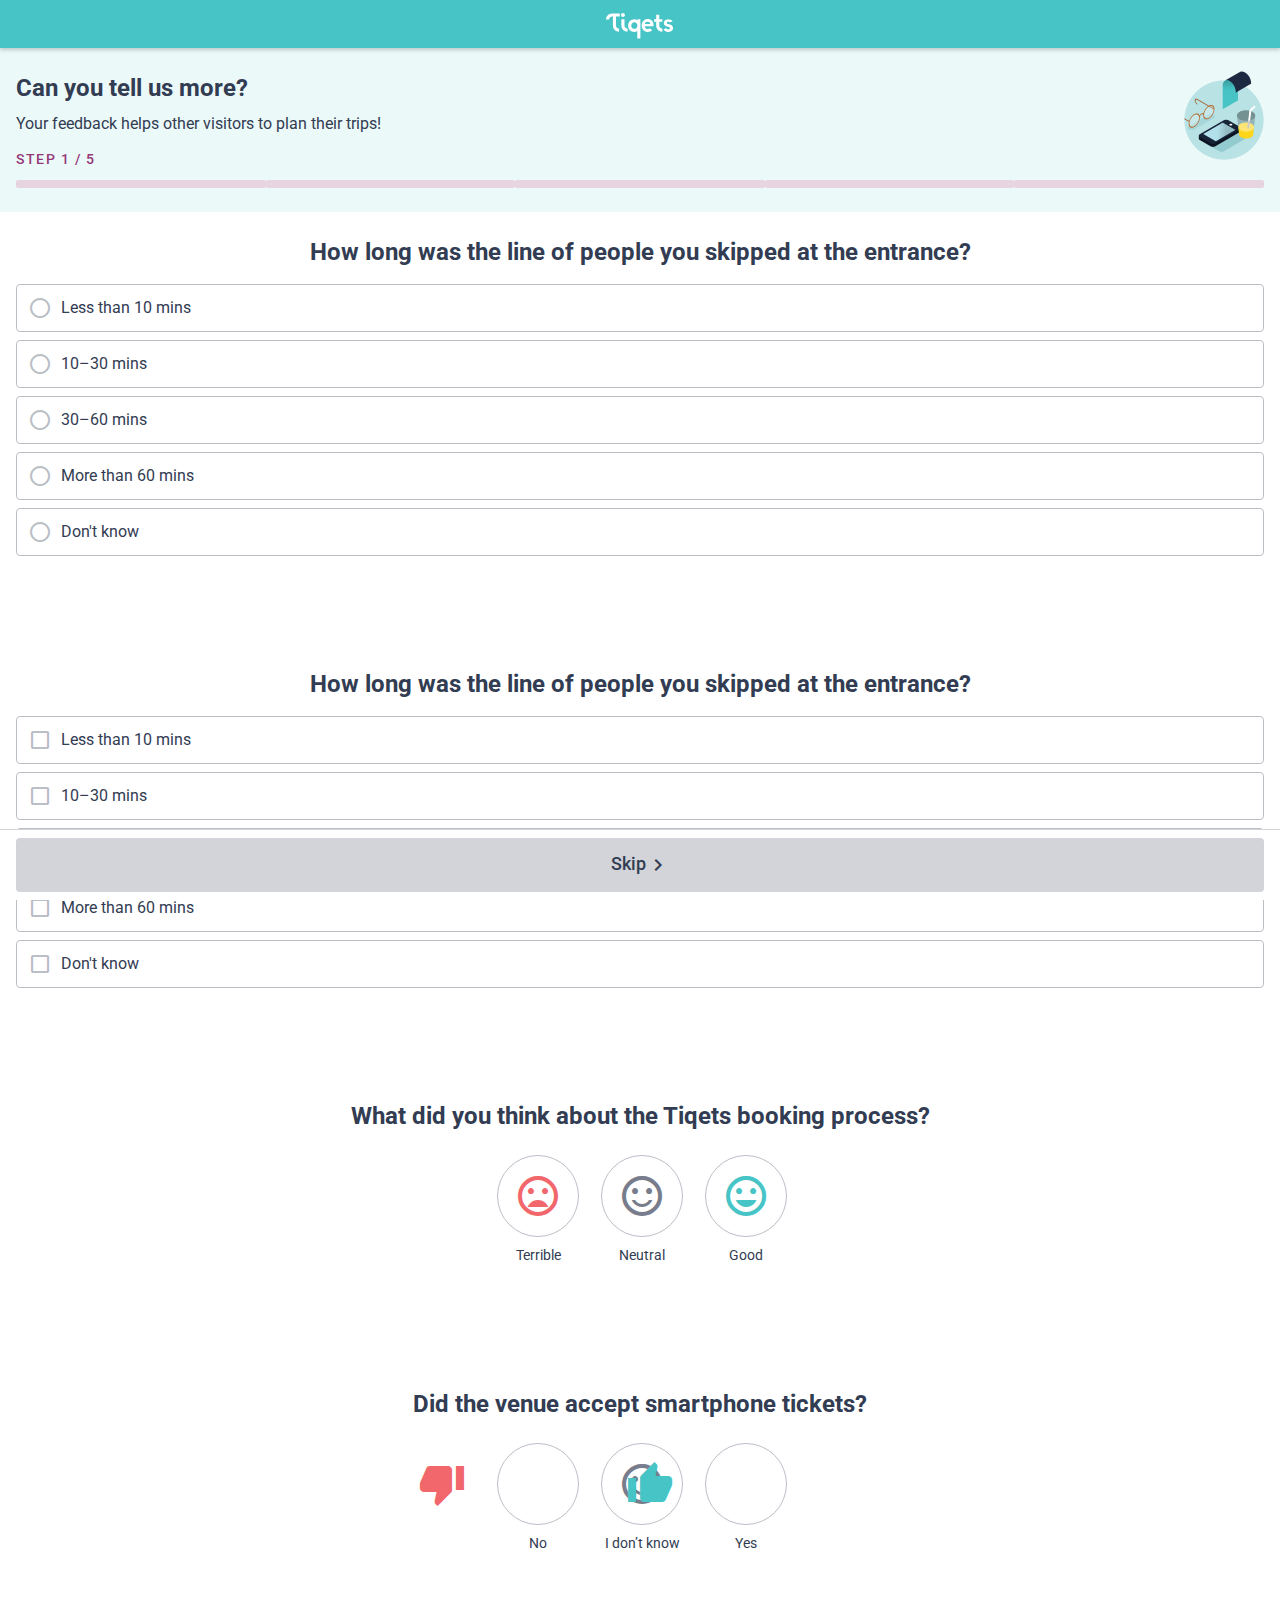
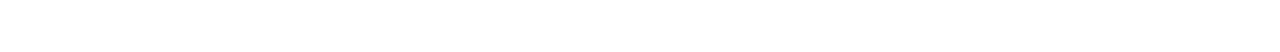
==== commit 69d0ccb7: "Steps flow" ====
--- a/question.html
+++ b/question.html
@@ -22,34 +22,20 @@
 	<img class="logo" src="images/logo.svg" alt="Tiqets">
 </header>
 
-<div class="intro intro-question">
-
-	<div class="icon-image icon-right-top bg">
-		<img src="images/illustration/003.png" />
-	</div>
-
-
-
-	<h1 class="bg">
-		Can you tell us more?
-	</h1>
-	<div class="intro-question-description bg">
-		Your feedback helps other visitors to plan their trips!
-	</div>
+<div class="intro">
+	<div class="icon-image icon-right-top bg"><img src="images/illustration/003.png" /></div>
+	<h1 class="bg">Can you tell us more?</h1>
+	<div class="intro-question-description bg">Your feedback helps other visitors to plan their trips!</div>
 	<div class="question-stepper">
-		<div class="question-stepper-title bg">
-			Step 1 / 5
-		</div>
+		<div class="question-stepper-title bg">Step 1 / 5</div>
 		<div class="question-stepper-steps">
-				<div class="step-1 step-on"><div></div></div>
-				<div class="step-2 step-on"><div></div></div>
-				<div class="step-3"><div></div></div>
-				<div class="step-4"><div></div></div>
-				<div class="step-5"><div></div></div>
+			<div class="step-1 step-on"><div></div></div>
+			<div class="step-2 step-on"><div></div></div>
+			<div class="step-3"><div></div></div>
+			<div class="step-4"><div></div></div>
+			<div class="step-5"><div></div></div>
 		</div>
 	</div>
-
-
 </div>
 
 
--- a/css/style.css
+++ b/css/style.css
@@ -6,8 +6,8 @@
 
 body {
   font-family: 'Roboto', sans-serif;
-  font-size: 14px;
-  line-height: 20px;
+  font-size: 16px;
+  line-height: 24px;
   font-weight: 400;
   color: #323C52;
   margin: 0 auto; }
@@ -16,7 +16,7 @@
 	width: 100%;
 	height: 48px;
 	background: #47C4C6;
-	_box-shadow: 0 2px 4px 0 rgba(0,0,0,0.20);
+	box-shadow: 0 2px 4px 0 rgba(0,0,0,0.20);
 	display: flex;
     align-items: center;
     justify-content: center;
@@ -397,7 +397,6 @@
 	padding: 15px 32px;
 	margin: 0;
 	text-decoration: none;
-	-webkit-transition: all 0.5s; /* Safari */
     transition: all 0.5s;
 
 }
@@ -405,22 +404,23 @@
 	background: #018794;
 	color: #FFFFFF;
 }
-.button.button-green .button-icon {
-	background: #FFFFFF;
-}
 .button.button-green:hover {
-	background: #006973;
-}
-
+	background: #006E7B;
+}
 .button.button-grey {
 	background: #D2D4D9;
 	color: #323C52;
 }
-.button.button-grey .button-icon {
-	background: #323C52;
-}
 .button.button-grey:hover {
 	background: #BFC3CC;
+}
+
+.button.button-purple {
+	background: #A04A85;
+	color: #fff;
+}
+.button.button-purple:hover {
+	background: #87316C;
 }
 
 .button .material-icons {
@@ -474,7 +474,7 @@
     justify-content: space-between;
 }
 .question-stepper-steps > div {
-	width: 19.5%;
+	width: 24.5%;
 	height: 8px;
 	background: #E7D4E1;
 	border-radius: 2px;
@@ -485,8 +485,11 @@
 	width: 0;
 	border-radius: 2px;
     transition: all 0.2s;
-}
-.question-stepper-steps > div.step-on > div {
+    transition-delay: 0.5s;
+}
+.question-stepper-steps > div:first-child > div {
+}
+.question-stepper-steps > div.active > div {
 	width: 100%;
 }
 
@@ -535,12 +538,20 @@
 	width: 88px;
 	height: 88px;
 }
+.question-type-icons-item:active .icon_bg {
+	width: 96px;
+	height: 96px;
+}
 .question-type-icons-item .material-icons {
 	position: absolute;
 	left: 50%;
 	top: 50%;
 	transform: translate(-50%, -50%);
     transition: all 0.2s;
+}
+.question-type-icons-item:hover .material-icons,
+.question-type-icons-item.active .material-icons {
+	font-size: 56px;
 }
 .question-type-icons-item.active .material-icons {
 	color: #fff;
@@ -612,3 +623,110 @@
 .question-type-options-item.active .material-icons.checked {
 	opacity: 1;
 }
+
+
+
+
+
+
+
+.success-intro {
+	background: #47C4C6;
+	color: #fff;
+	padding: 32px 16px;
+	text-align: center;
+}
+.success-intro .icon_wrap {
+	width: 120px;
+	height: 120px;
+	margin: 0 auto;
+	position: relative;
+}
+.success-intro .icon_wrap img {
+	width: 160px;
+	height: 160px;
+	position: absolute;
+	left: 50%;
+	top: 50%;
+	transform: translate(-50%, -50%);
+}
+.success-intro-text {
+	font-size: 16px;
+	line-height: 24px;
+}
+
+
+
+.content-success {
+	background: #ECF9F9;
+	padding: 16px;
+}
+
+.product_card {
+	width: 80%;
+	background: #FFFFFF;
+	box-shadow: 0 1px 2px 0 rgba(0,0,0,0.16);
+	border-radius: 4px;
+	margin-left: 16px;
+	cursor: pointer;
+}
+.product_card:last-child {
+    margin-right: 16px;
+}
+.product_card img {
+	width: 100%;
+	border-radius: 4px 4px 0 0;
+}
+.product_card .title {
+	font-size: 16px;
+	color: #323C52;
+	line-height: 20px;
+	padding: 8px 16px 4px;
+	font-weight: 500;
+}
+.product_card .description {
+	font-size: 13px;
+	color: #606778;
+	line-height: 18px;
+	padding: 0px 16px;
+}
+.product_card .price {
+	font-size: 18px;
+	color: #323C52;
+	line-height: 24px;
+	padding: 8px 16px 16px;
+	font-weight: 700;
+}
+
+.recomendation_slider {
+	padding: 16px 0;
+	margin: 0 -16px;
+	overflow-x: scroll;
+}
+.recomendation_slider .recomendation_slider_inner {
+	width: 1000px;
+	display: flex;
+	justify-content: space-between;
+}
+
+
+
+.intro_step,
+.content_step {
+	_display: none;
+	height: 0;
+	overflow: hidden;
+    transition: all 0.2s;
+}
+.intro_step.active,
+.content_step.active {
+	height: auto;
+	_display: block;
+}
+
+
+
+
+
+
+
